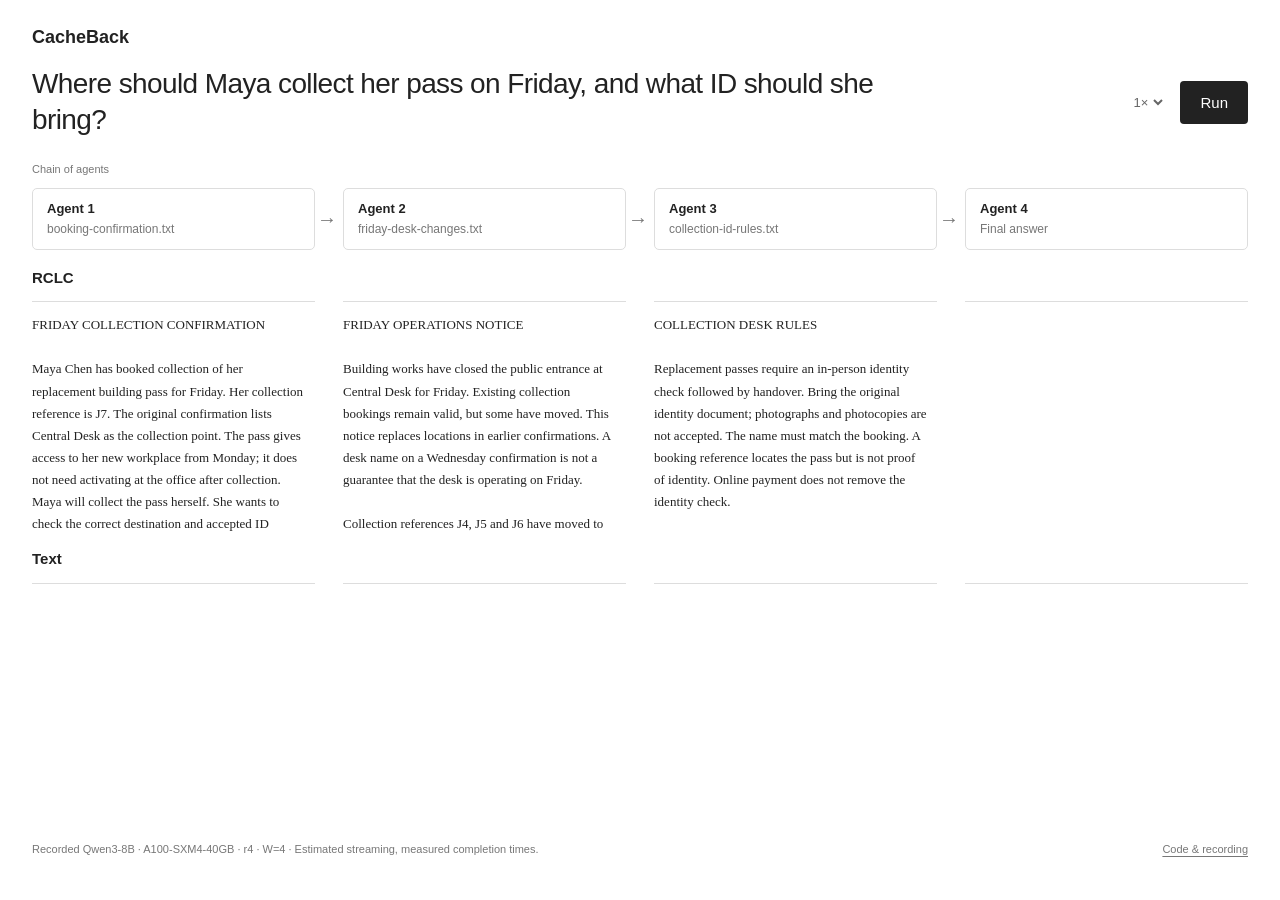
==== demo/index.html @ 4c1623ef "Initial public release" ====
<!doctype html>
<html lang="en">
<head>
  <meta charset="utf-8">
  <meta name="viewport" content="width=device-width, initial-scale=1">
  <meta name="color-scheme" content="light">
  <title>CacheBack</title>
  <style>
    * { box-sizing:border-box; }
    body { margin:0; background:#fff; color:#222; font:15px/1.55 -apple-system,BlinkMacSystemFont,"Segoe UI",sans-serif; }
    main { width:min(1320px,calc(100% - 64px)); margin:24px auto; }
    header { font-size:18px; font-weight:650; }
    .question { display:flex; align-items:center; justify-content:space-between; gap:24px; margin:14px 0 22px; }
    h1 { max-width:880px; margin:0; font-size:clamp(23px,3vw,28px); font-weight:500; letter-spacing:-.6px; line-height:1.3; }
    h2 { margin:0; font-size:15px; font-weight:600; }
    button,a { -webkit-tap-highlight-color:transparent; }
    button { font:inherit; cursor:pointer; border:0; border-radius:4px; background:#222; color:#fff; padding:10px 20px; white-space:nowrap; }
    button:disabled { cursor:default; opacity:.5; }
    .controls { display:flex; align-items:center; gap:14px; }
    #speed { font:inherit; font-size:13px; color:#666; border:0; background:transparent; padding:8px 2px; cursor:pointer; }
    #clear { background:none; color:#777; padding:8px 0; font-size:13px; }
    :focus-visible { outline:2px solid #222; outline-offset:5px; }
    .topology,.row { display:grid; grid-template-columns:repeat(4,minmax(0,1fr)); gap:28px; }
    .topology { margin:0 0 16px; padding:0; list-style:none; }
    .flow-label { margin:0 0 10px; color:#777; font-size:11px; }
    .topology li { position:relative; padding:10px 14px; border:1px solid #ddd; border-radius:5px; font-size:13px; }
    .topology li:not(:last-child)::after { content:"→"; position:absolute; right:-23px; top:50%; transform:translateY(-50%); font-size:20px; color:#777; }
    .topology strong { display:block; }
    .topology span { color:#777; font-size:12px; }
    .method { margin-top:16px; }
    .method-heading { display:flex; align-items:baseline; gap:14px; margin-bottom:12px; }
    .time { font-size:13px; color:#666; font-variant-numeric:tabular-nums; }
    .chunk { border-top:1px solid #ddd; padding:12px 10px 0 0; height:230px; overflow:auto; scrollbar-width:thin; white-space:pre-wrap; font-size:12px; line-height:1.7; overflow-wrap:anywhere; }
    .source { font-family:Georgia,"Times New Roman",serif; font-size:13px; }
    .answer { font-size:13px; }
    .answer-check { margin:14px 0 0; font-size:12px; font-weight:600; }
    strong { font-weight:600; }
    mark { color:inherit; background:linear-gradient(#d8f1ce,#d8f1ce) left/100% 100% no-repeat; box-decoration-break:clone; -webkit-box-decoration-break:clone; }
    .revealing mark { animation:highlight .18s ease-out both; }
    @keyframes highlight { from { background-size:0% 100%; } to { background-size:100% 100%; } }
    footer { display:flex; justify-content:space-between; gap:20px; margin-top:28px; font-size:11px; color:#777; }
    footer p { margin:0; }
    a { color:inherit; text-underline-offset:3px; }
    #error { color:#8e2b1d; }
    .sr-only { position:absolute; width:1px; height:1px; padding:0; margin:-1px; overflow:hidden; clip:rect(0,0,0,0); white-space:nowrap; border:0; }
    @media(max-width:800px) {
      main { width:calc(100% - 32px); margin:24px auto; }
      .question { align-items:flex-start; flex-direction:column; gap:18px; margin:24px 0; }
      .flow { overflow-x:auto; padding-bottom:8px; }
      .topology,.row { min-width:920px; gap:24px; }
      .chunk { height:260px; }
      footer { flex-direction:column; gap:8px; }
    }
    @media(prefers-reduced-motion:reduce) { .revealing mark { animation:none; } }
  </style>
</head>
<body>
  <main>
    <header>CacheBack</header>
    <section class="question" aria-label="Recorded question">
      <h1 id="question">Where should Maya collect her pass on Friday, and what ID should she bring?</h1>
      <div class="controls">
        <select id="speed" aria-label="Playback speed" disabled>
          <option value="1">1×</option>
          <option value="2">2×</option>
          <option value="4">4×</option>
        </select>
        <button id="clear" type="button" hidden>Clear</button>
        <button id="play" type="button" disabled>Run</button>
      </div>
    </section>
    <p id="error" role="alert" hidden></p>
    <div class="flow" tabindex="0" aria-label="Four-agent relay. Scroll horizontally on smaller screens.">
      <p class="flow-label">Chain of agents</p>
      <ol class="topology" aria-label="Agent topology">
        <li><strong>Agent 1</strong><span>booking-confirmation.txt</span></li>
        <li><strong>Agent 2</strong><span>friday-desk-changes.txt</span></li>
        <li><strong>Agent 3</strong><span>collection-id-rules.txt</span></li>
        <li><strong>Agent 4</strong><span>Final answer</span></li>
      </ol>
      <section class="method" aria-labelledby="rclc-title">
        <div class="method-heading"><h2 id="rclc-title">RCLC</h2><span class="time" id="rclc-time"></span></div>
        <div class="row" id="rclc-row"></div>
      </section>
      <section class="method" aria-labelledby="text-title">
        <div class="method-heading"><h2 id="text-title">Text</h2><span class="time" id="text-time"></span></div>
        <div class="row" id="text-row"></div>
      </section>
    </div>
    <p class="sr-only" id="status" role="status" aria-live="polite"></p>
    <footer>
      <p><span id="run-info">Recorded replay</span> · <span id="timing-note">Estimated streaming, measured completion times.</span></p>
      <a href="https://github.com/maxr0ssi/rclc/tree/main/demo">Code &amp; recording</a>
    </footer>
  </main>
  <script>
    const $ = id => document.getElementById(id);
    let trace, playing = false, frame;
    const phases = {rclc:0, text:0};
    const reviewedAnswer = 'Maya should collect her pass at **Harbour Hub** on Friday, and she should bring a **passport** as her ID.\n\n**Evidence:**\n- "Reference J7 has moved to Harbour Hub."\n- "Harbour Hub requires a passport for replacement building pass collections."';

    function element(tag, text) {
      const node = document.createElement(tag);
      if (text !== undefined) node.textContent = text;
      return node;
    }

    function segments(source, indices) {
      const chars = Array.from(source.text), mask = Array(chars.length).fill(false);
      for (const index of indices) {
        const [start, end] = source.offsets[index];
        for (let i = start; i < end; i++) mask[i] = true;
      }
      const result = [];
      for (let start = 0; start < chars.length;) {
        let end = start + 1;
        while (end < chars.length && mask[end] === mask[start]) end++;
        result.push({text:chars.slice(start, end).join(""), selected:mask[start]});
        start = end;
      }
      return result;
    }

    function prose(container, text, fraction = 1) {
      const parts = text.split(/(\*\*[^*\n]+\*\*)/g).map(part => {
        const bold = part.startsWith("**") && part.endsWith("**");
        return {bold, chars:Array.from(bold ? part.slice(2, -2) : part)};
      });
      let remaining = Math.floor(parts.reduce((n, part) => n + part.chars.length, 0) * fraction);
      if (container.dataset.characters === String(remaining)) return;
      container.dataset.characters = String(remaining); container.replaceChildren();
      for (const part of parts) {
        const chars = part.chars.slice(0, remaining); remaining -= chars.length;
        if (chars.length) container.append(element(part.bold ? "strong" : "span", chars.join("")));
      }
    }

    function render(method) {
      const phase = phases[method], recorded = trace.cases[0], selected = trace.sources.map(() => []);
      if (method === "rclc" && phase) for (const [source, token] of recorded.rclc.hops[Math.min(phase,3) - 1].origins) selected[source].push(token);
      const row = $(`${method}-row`), scroll = [...row.children].map(node => node.scrollTop);
      row.replaceChildren();
      trace.sources.forEach((source, i) => {
        const chunk = element("div"); chunk.className = "chunk";
        const name = document.querySelectorAll(".topology li span")[i].textContent;
        chunk.tabIndex = 0; chunk.setAttribute("aria-label", `${method === "rclc" ? "Source document" : "Text handoff"} ${i + 1}: ${name}`);
        if (method === "rclc") {
          chunk.classList.add("source");
          chunk.classList.toggle("revealing", playing && phase === i + 1);
          for (const piece of segments(source, selected[i])) chunk.append(element(piece.selected ? "mark" : "span", piece.text));
        } else if (phase > i) {
          const message = recorded.text.hops[i].message;
          prose(chunk, message.text || "(empty handoff)");
          if (message.stop === "limit") chunk.append(element("p", "Handoff reached its token limit."));
        }
        row.append(chunk);
        chunk.scrollTop = method === "text" && phase === i + 1 ? chunk.scrollHeight : scroll[i] || 0;
      });
      const answer = element("div"); answer.className = "chunk answer";
      answer.tabIndex = 0; answer.setAttribute("aria-label", `${method === "rclc" ? "RCLC" : "Text"} final answer`);
      if (phase === 4) {
        prose(answer, recorded[method].answer.text || "(empty answer)");
        if (recorded[method].answer.stop === "limit") answer.append(element("p", "Answer reached its token limit."));
        if (method === "rclc" && recorded.question === "Where should Maya collect her pass on Friday, and what ID should she bring?" && recorded.rclc.answer.text === reviewedAnswer) {
          const check = element("p", "✓ Harbour Hub · Passport");
          check.className = "answer-check"; answer.append(check);
        }
      }
      row.append(answer); answer.scrollTop = phase === 4 ? answer.scrollHeight : scroll[3] || 0;
      $(`${method}-time`).textContent = phase === 4 ? `${recorded[method].seconds.toFixed(2)} s` : "";
      $("status").textContent = `${method === "rclc" ? "RCLC" : "Text"}: ${phase === 4 ? "final answer received." : `${phase} of 3 handoffs received.`}`;
    }

    function play() {
      if (playing || !trace) return;
      playing = true; $("play").disabled = $("speed").disabled = true;
      $("clear").hidden = false;
      const speed = Number($("speed").value), deadlines = {};
      for (const method of ["rclc", "text"]) {
        const run = trace.cases[0][method];
        let elapsed = 0;
        deadlines[method] = [...run.hops.map(hop => elapsed += hop.seconds * 1000), run.seconds * 1000];
        phases[method] = 0; render(method);
      }
      const start = performance.now();
      function advance(now) {
        const elapsed = (now - start) * speed;
        for (const method of ["rclc", "text"]) {
          const phase = deadlines[method].filter(ms => elapsed >= ms).length;
          if (phase !== phases[method]) { phases[method] = phase; render(method); }
          if (phase < 4) {
            $(`${method}-time`).textContent = `${(elapsed / 1000).toFixed(2)} s`;
            if (method === "text" || phase === 3) {
              const begin = phase ? deadlines[method][phase - 1] : 0;
              const message = phase === 3 ? trace.cases[0][method].answer : trace.cases[0].text.hops[phase].message;
              const chunk = $(`${method}-row`).children[phase];
              prose(chunk, message.text, (elapsed - begin) / (deadlines[method][phase] - begin));
              chunk.scrollTop = chunk.scrollHeight;
            }
          }
        }
        if (phases.rclc < 4 || phases.text < 4) frame = requestAnimationFrame(advance);
        else {
          playing = false; $("play").disabled = $("speed").disabled = false;
          $("play").textContent = "Replay";
        }
      }
      advance(start);
    }
    $("play").addEventListener("click", play);
    $("clear").addEventListener("click", () => {
      cancelAnimationFrame(frame); playing = false;
      for (const method of ["rclc", "text"]) {
        phases[method] = 0; render(method);
        for (const chunk of $(`${method}-row`).children) chunk.scrollTop = 0;
      }
      $("play").disabled = $("speed").disabled = false;
      $("play").textContent = "Run"; $("clear").hidden = true;
      $("play").focus();
    });
    $("speed").addEventListener("change", () => {
      $("timing-note").textContent = `${$("speed").value === "1" ? "" : `Playback ${$("speed").value}×. `}Estimated streaming, measured completion times.`;
    });

    async function load() {
      try {
        const response = await fetch("trace-w4.json");
        if (!response.ok) throw new Error(`Recording unavailable (${response.status}).`);
        trace = await response.json();
        if (trace.schema !== 2 || trace.span_size !== 4 || trace.sources.length !== 3 || !trace.cases.length) throw new Error("Expected a W=4 three-handoff recording.");
        $("question").textContent = trace.cases[0].question;
        const hardware = trace.run.device.startsWith("cuda") ? trace.run.gpu.replace("NVIDIA ", "") : "CPU";
        $("run-info").textContent = `Recorded ${trace.run.model.split("/").pop()} · ${hardware} · r${trace.ratio} · W=4${trace.complete === false ? " · Partial recording" : ""}`;
        render("rclc"); render("text"); $("play").disabled = $("speed").disabled = false;
      } catch (error) {
        $("error").hidden = false;
        $("error").textContent = `${error.message} Serve this folder with python -m http.server.`;
      }
    }
    load();
  </script>
</body>
</html>
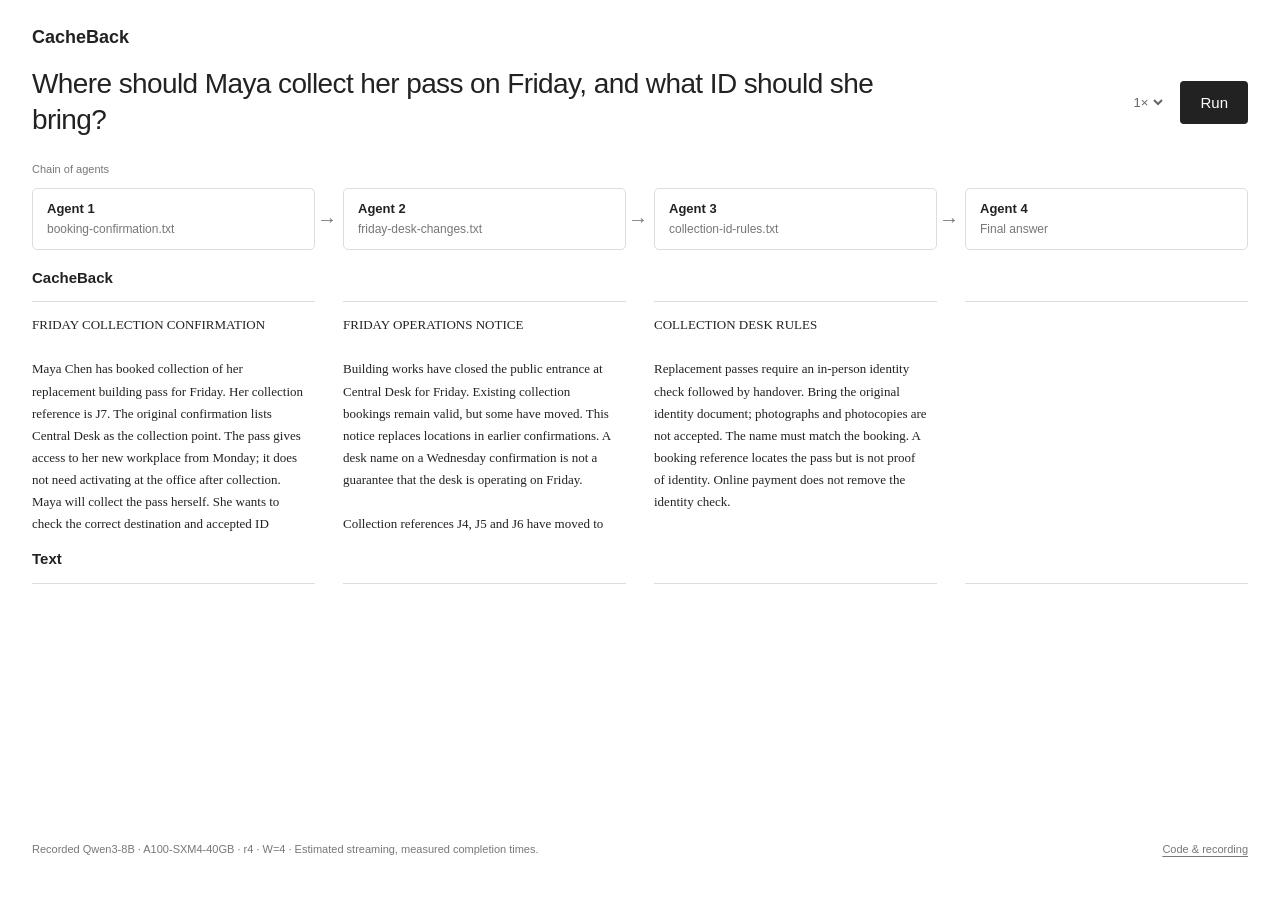
==== commit e9ef361c: "Add CacheBack project website and coding demo" ====
--- a/demo/index.html
+++ b/demo/index.html
@@ -4,7 +4,7 @@
   <meta charset="utf-8">
   <meta name="viewport" content="width=device-width, initial-scale=1">
   <meta name="color-scheme" content="light">
-  <title>CacheBack</title>
+  <title>CacheBack | Booking relay</title>
   <style>
     * { box-sizing:border-box; }
     body { margin:0; background:#fff; color:#222; font:15px/1.55 -apple-system,BlinkMacSystemFont,"Segoe UI",sans-serif; }
@@ -31,11 +31,12 @@
     .method-heading { display:flex; align-items:baseline; gap:14px; margin-bottom:12px; }
     .time { font-size:13px; color:#666; font-variant-numeric:tabular-nums; }
     .chunk { border-top:1px solid #ddd; padding:12px 10px 0 0; height:230px; overflow:auto; scrollbar-width:thin; white-space:pre-wrap; font-size:12px; line-height:1.7; overflow-wrap:anywhere; }
+    .chunk::before { display:none; content:attr(data-agent); font:600 12px/1.5 -apple-system,BlinkMacSystemFont,"Segoe UI",sans-serif; white-space:normal; margin-bottom:12px; }
     .source { font-family:Georgia,"Times New Roman",serif; font-size:13px; }
     .answer { font-size:13px; }
     .answer-check { margin:14px 0 0; font-size:12px; font-weight:600; }
     strong { font-weight:600; }
-    mark { color:inherit; background:linear-gradient(#d8f1ce,#d8f1ce) left/100% 100% no-repeat; box-decoration-break:clone; -webkit-box-decoration-break:clone; }
+    mark { color:inherit; background:linear-gradient(#bde8e3,#bde8e3) left/100% 100% no-repeat; box-decoration-break:clone; -webkit-box-decoration-break:clone; }
     .revealing mark { animation:highlight .18s ease-out both; }
     @keyframes highlight { from { background-size:0% 100%; } to { background-size:100% 100%; } }
     footer { display:flex; justify-content:space-between; gap:20px; margin-top:28px; font-size:11px; color:#777; }
@@ -46,11 +47,13 @@
     @media(max-width:800px) {
       main { width:calc(100% - 32px); margin:24px auto; }
       .question { align-items:flex-start; flex-direction:column; gap:18px; margin:24px 0; }
-      .flow { overflow-x:auto; padding-bottom:8px; }
-      .topology,.row { min-width:920px; gap:24px; }
+      .topology { display:none; }
+      .row { grid-template-columns:repeat(2,minmax(0,1fr)); gap:24px; }
+      .chunk::before { display:block; }
       .chunk { height:260px; }
       footer { flex-direction:column; gap:8px; }
     }
+    @media(max-width:520px) { .row { grid-template-columns:1fr; } }
     @media(prefers-reduced-motion:reduce) { .revealing mark { animation:none; } }
   </style>
 </head>
@@ -70,7 +73,7 @@
       </div>
     </section>
     <p id="error" role="alert" hidden></p>
-    <div class="flow" tabindex="0" aria-label="Four-agent relay. Scroll horizontally on smaller screens.">
+    <div class="flow" aria-label="Four-agent relay">
       <p class="flow-label">Chain of agents</p>
       <ol class="topology" aria-label="Agent topology">
         <li><strong>Agent 1</strong><span>booking-confirmation.txt</span></li>
@@ -79,7 +82,7 @@
         <li><strong>Agent 4</strong><span>Final answer</span></li>
       </ol>
       <section class="method" aria-labelledby="rclc-title">
-        <div class="method-heading"><h2 id="rclc-title">RCLC</h2><span class="time" id="rclc-time"></span></div>
+        <div class="method-heading"><h2 id="rclc-title">CacheBack</h2><span class="time" id="rclc-time"></span></div>
         <div class="row" id="rclc-row"></div>
       </section>
       <section class="method" aria-labelledby="text-title">
@@ -95,6 +98,14 @@
   </main>
   <script>
     const $ = id => document.getElementById(id);
+    const host = window.frameElement;
+    if (host) {
+      const main = document.querySelector("main");
+      new ResizeObserver(() => {
+        const bottomMargin = parseFloat(getComputedStyle(main).marginBottom);
+        host.style.height = `${Math.ceil(main.offsetTop + main.offsetHeight + bottomMargin) + 1}px`;
+      }).observe(main);
+    }
     let trace, playing = false, frame;
     const phases = {rclc:0, text:0};
     const reviewedAnswer = 'Maya should collect her pass at **Harbour Hub** on Friday, and she should bring a **passport** as her ID.\n\n**Evidence:**\n- "Reference J7 has moved to Harbour Hub."\n- "Harbour Hub requires a passport for replacement building pass collections."';
@@ -143,6 +154,7 @@
       trace.sources.forEach((source, i) => {
         const chunk = element("div"); chunk.className = "chunk";
         const name = document.querySelectorAll(".topology li span")[i].textContent;
+        chunk.dataset.agent = `Agent ${i + 1} · ${name}`;
         chunk.tabIndex = 0; chunk.setAttribute("aria-label", `${method === "rclc" ? "Source document" : "Text handoff"} ${i + 1}: ${name}`);
         if (method === "rclc") {
           chunk.classList.add("source");
@@ -157,7 +169,8 @@
         chunk.scrollTop = method === "text" && phase === i + 1 ? chunk.scrollHeight : scroll[i] || 0;
       });
       const answer = element("div"); answer.className = "chunk answer";
-      answer.tabIndex = 0; answer.setAttribute("aria-label", `${method === "rclc" ? "RCLC" : "Text"} final answer`);
+      answer.dataset.agent = "Agent 4 · Final answer";
+      answer.tabIndex = 0; answer.setAttribute("aria-label", `${method === "rclc" ? "CacheBack" : "Text"} final answer`);
       if (phase === 4) {
         prose(answer, recorded[method].answer.text || "(empty answer)");
         if (recorded[method].answer.stop === "limit") answer.append(element("p", "Answer reached its token limit."));
@@ -168,7 +181,7 @@
       }
       row.append(answer); answer.scrollTop = phase === 4 ? answer.scrollHeight : scroll[3] || 0;
       $(`${method}-time`).textContent = phase === 4 ? `${recorded[method].seconds.toFixed(2)} s` : "";
-      $("status").textContent = `${method === "rclc" ? "RCLC" : "Text"}: ${phase === 4 ? "final answer received." : `${phase} of 3 handoffs received.`}`;
+      $("status").textContent = `${method === "rclc" ? "CacheBack" : "Text"}: ${phase === 4 ? "final answer received." : `${phase} of 3 handoffs received.`}`;
     }
 
     function play() {
@@ -182,8 +195,9 @@
         deadlines[method] = [...run.hops.map(hop => elapsed += hop.seconds * 1000), run.seconds * 1000];
         phases[method] = 0; render(method);
       }
-      const start = performance.now();
+      let start;
       function advance(now) {
+        start ??= now;
         const elapsed = (now - start) * speed;
         for (const method of ["rclc", "text"]) {
           const phase = deadlines[method].filter(ms => elapsed >= ms).length;
@@ -205,7 +219,7 @@
           $("play").textContent = "Replay";
         }
       }
-      advance(start);
+      frame = requestAnimationFrame(advance);
     }
     $("play").addEventListener("click", play);
     $("clear").addEventListener("click", () => {
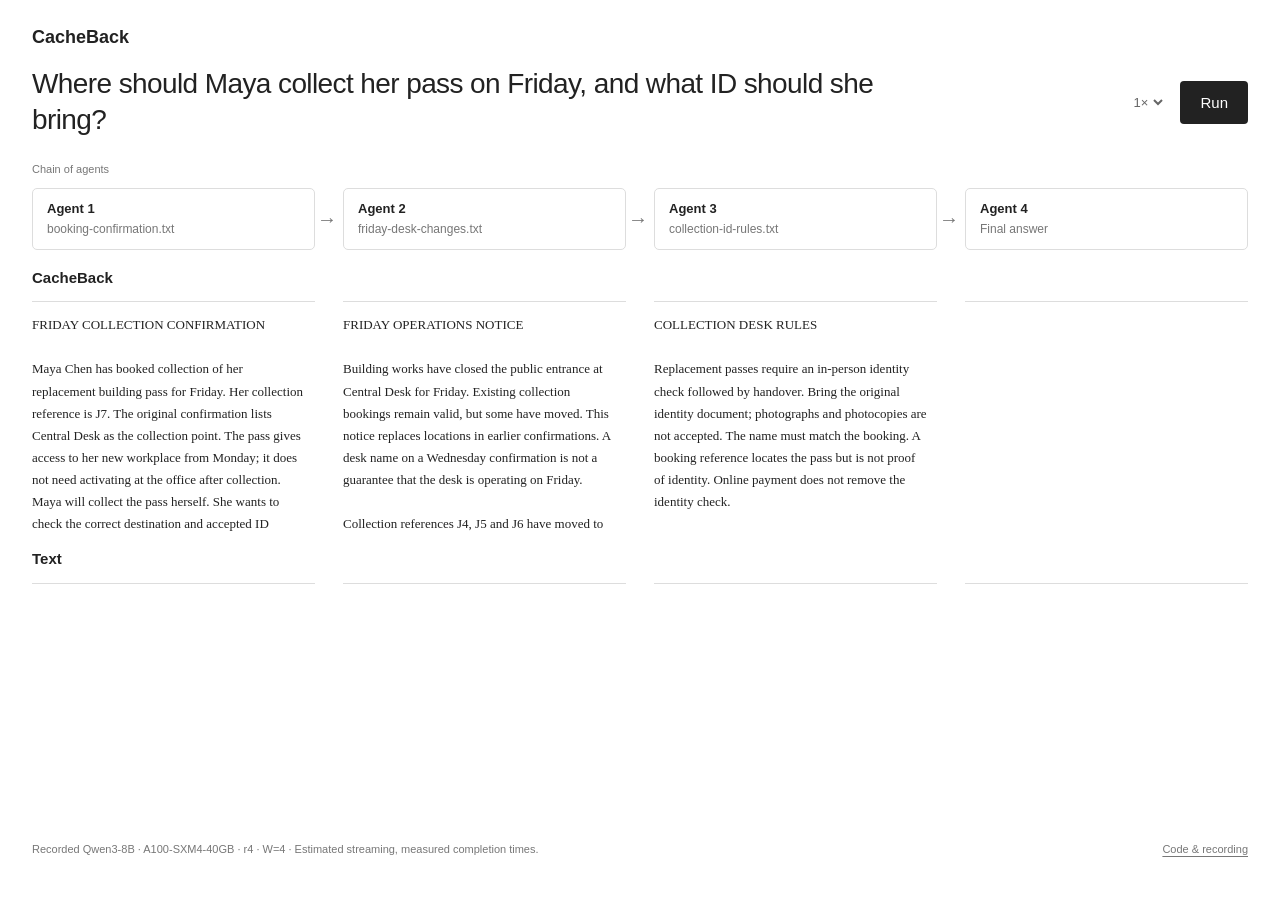
==== commit 3d312c28: "Use rclc imports and simplify CacheBack project page" ====
--- a/demo/index.html
+++ b/demo/index.html
@@ -93,7 +93,7 @@
     <p class="sr-only" id="status" role="status" aria-live="polite"></p>
     <footer>
       <p><span id="run-info">Recorded replay</span> · <span id="timing-note">Estimated streaming, measured completion times.</span></p>
-      <a href="https://github.com/maxr0ssi/rclc/tree/main/demo">Code &amp; recording</a>
+      <a href="https://github.com/agentcacheback/cacheback/tree/main/demo">Code &amp; recording</a>
     </footer>
   </main>
   <script>
